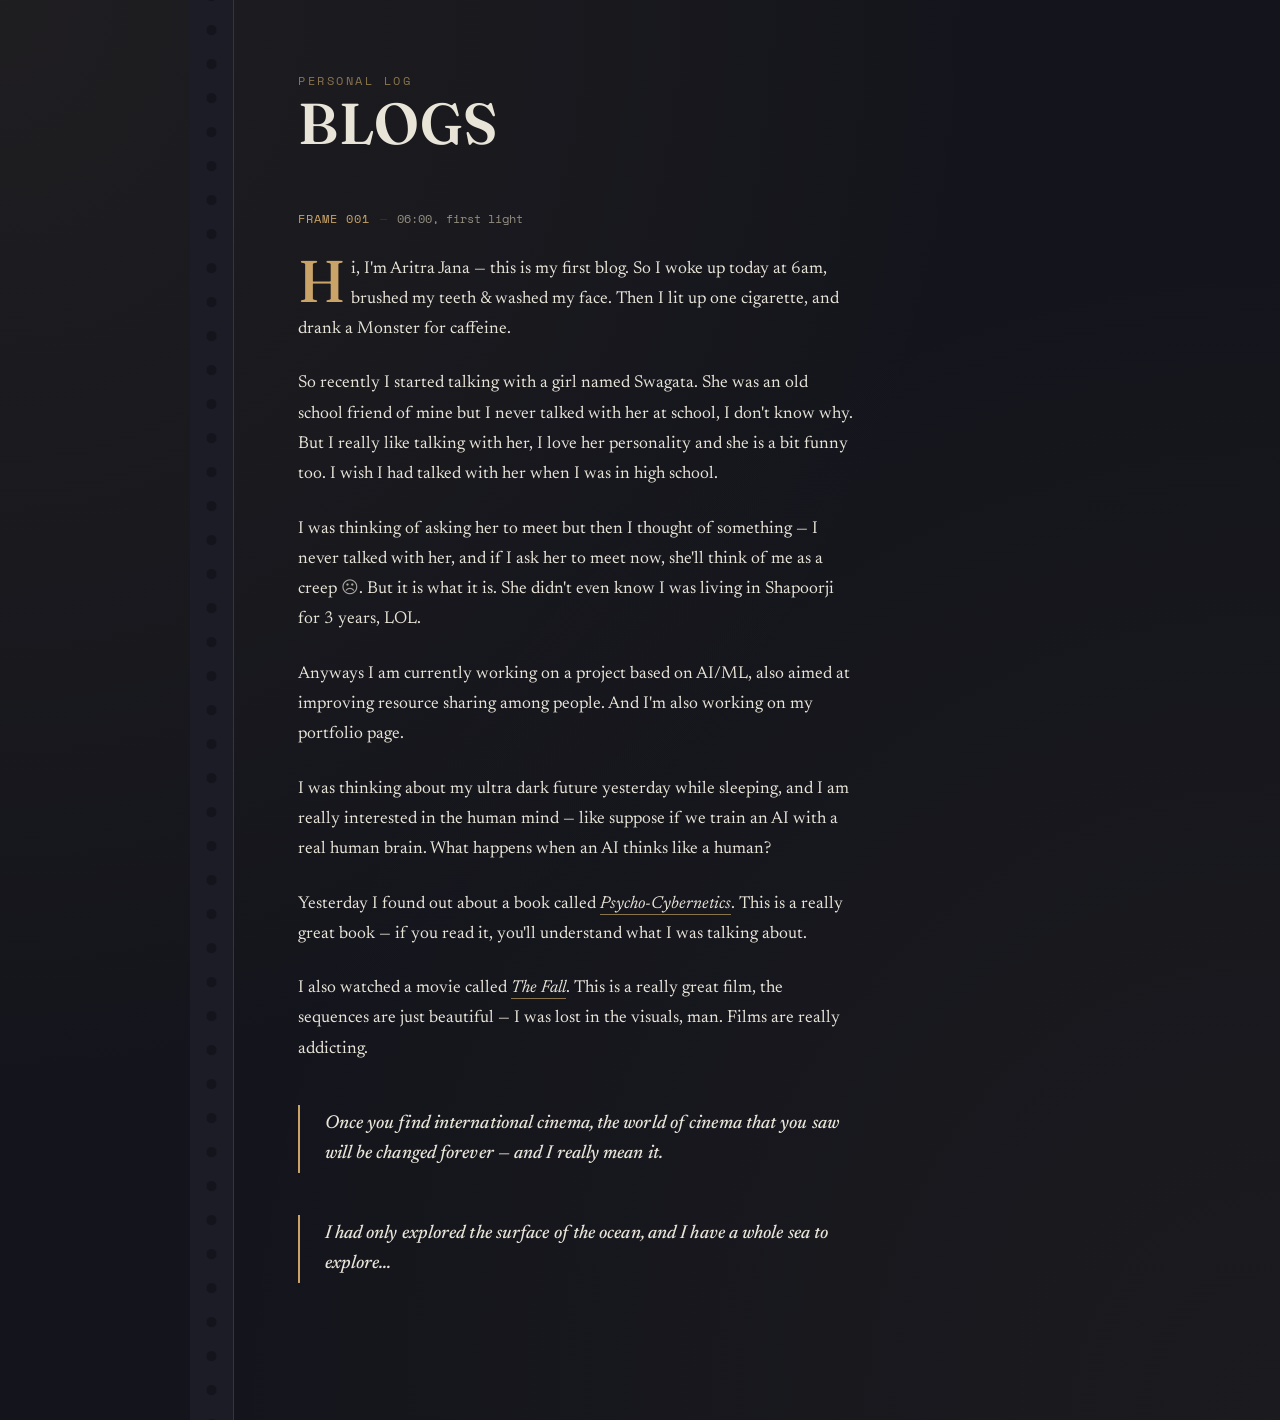
==== blogs.html @ 2b5c3a5f "Starting New" ====
<!DOCTYPE html>
<html lang="en">
<head>
    <meta charset="UTF-8">
    <meta name="viewport" content="width=device-width, initial-scale=1.0">
    <title>Blogs — Aritra Jana</title>
    <link rel="preconnect" href="https://fonts.googleapis.com">
    <link rel="preconnect" href="https://fonts.gstatic.com" crossorigin>
    <link href="https://fonts.googleapis.com/css2?family=Fraunces:opsz,wght@9..144,300;9..144,500;9..144,600&family=Newsreader:ital,wght@0,400;0,500;1,400;1,500&family=Space+Mono:wght@400;700&display=swap" rel="stylesheet">
    <link rel="stylesheet" href="bl.css">
</head>
<body>

    <section id="blogs_entity">

        <div class="reel" aria-hidden="true"></div>

        <div id="blog_body">

            <header class="blog-header">
                <p class="eyebrow">Personal log</p>
                <h3>BLOGS</h3>
            </header>

            <ol class="entries">
                <li>
                    <article class="entry" id="blog_1">

                        <div class="entry-meta">
                            <span class="frame">FRAME 001</span>
                            <span class="divider" aria-hidden="true">—</span>
                            <span class="timestamp">06:00, first light</span>
                        </div>

                        <p class="drop">Hi, I'm Aritra Jana — this is my first blog. So I woke up today at 6am, brushed my teeth &amp; washed my face. Then I lit up one cigarette, and drank a Monster for caffeine.</p>

                        <p>So recently I started talking with a girl named Swagata. She was an old school friend of mine but I never talked with her at school, I don't know why. But I really like talking with her, I love her personality and she is a bit funny too. I wish I had talked with her when I was in high school.</p>

                        <p>I was thinking of asking her to meet but then I thought of something — I never talked with her, and if I ask her to meet now, she'll think of me as a creep <span class="glyph">☹</span>. But it is what it is. She didn't even know I was living in Shapoorji for 3 years, LOL.</p>

                        <p>Anyways I am currently working on a project based on AI/ML, also aimed at improving resource sharing among people. And I'm also working on my portfolio page.</p>

                        <p>I was thinking about my ultra dark future yesterday while sleeping, and I am really interested in the human mind — like suppose if we train an AI with a real human brain. What happens when an AI thinks like a human?</p>

                        <p>Yesterday I found out about a book called <a href="https://www.bookswagon.com/book/psychocybernetics-updated-expanded-maxwell-maltz/9781800812925" class="cite" id="book_1">Psycho-Cybernetics</a>. This is a really great book — if you read it, you'll understand what I was talking about.</p>

                        <p>I also watched a movie called <a href="https://letterboxd.com/film/the-fall/" class="cite" id="movie_1">The Fall</a>. This is a really great film, the sequences are just beautiful — I was lost in the visuals, man. Films are really addicting.</p>

                        <blockquote class="pull">Once you find international cinema, the world of cinema that you saw will be changed forever — and I really mean it.</blockquote>

                        <blockquote class="pull">I had only explored the surface of the ocean, and I have a whole sea to explore&hellip;</blockquote>

                    </article>
                </li>
            </ol>

        </div>
    </section>

</body>
</html>
---- bl.css ----
/* ===================================================
   Tokens
=================================================== */
:root {
    --bg:        #14151c;
    --bg-raised: #1b1c26;
    --ink:       #e9e4d8;
    --ink-dim:   #948f81;
    --gold:      #c9a367;
    --gold-dim:  #8a744c;
    --rule:      rgba(233, 228, 216, 0.12);

    --display: "Fraunces", "Iowan Old Style", serif;
    --body:    "Newsreader", "Iowan Old Style", Georgia, serif;
    --mono:    "Space Mono", ui-monospace, monospace;
}

* { box-sizing: border-box; }

html { color-scheme: dark; }

body {
    margin: 0;
    background: var(--bg);
    background-image:
        radial-gradient(ellipse at top left, rgba(201, 163, 103, 0.06), transparent 55%),
        radial-gradient(ellipse at bottom right, rgba(201, 163, 103, 0.04), transparent 60%);
    color: var(--ink);
    font-family: var(--body);
    -webkit-font-smoothing: antialiased;
}

::selection {
    background: var(--gold);
    color: var(--bg);
}

a {
    color: inherit;
}

a:focus-visible,
button:focus-visible {
    outline: 2px solid var(--gold);
    outline-offset: 3px;
}

/* ===================================================
   Page frame
=================================================== */
#blogs_entity {
    display: grid;
    grid-template-columns: 44px minmax(0, 1fr);
    max-width: 900px;
    margin: 0 auto;
    min-height: 100vh;
}

/* Signature element: a filmstrip rail running the length of the entry,
   a nod to "The Fall" and to each post being one frame of a longer reel. */
.reel {
    position: relative;
    background: var(--bg-raised);
    background-image:
        radial-gradient(circle, var(--bg) 5px, transparent 5.5px);
    background-size: 44px 34px;
    background-position: center;
    border-right: 1px solid var(--rule);
}

#blog_body {
    padding: clamp(28px, 6vw, 72px) clamp(20px, 6vw, 64px) 96px;
}

/* ===================================================
   Header
=================================================== */
.blog-header {
    margin-bottom: clamp(36px, 6vw, 56px);
}

.eyebrow {
    margin: 0 0 6px;
    font-family: var(--mono);
    font-size: 0.72rem;
    letter-spacing: 0.22em;
    text-transform: uppercase;
    color: var(--gold-dim);
}

h3 {
    margin: 0;
    font-family: var(--display);
    font-optical-sizing: auto;
    font-weight: 600;
    font-size: clamp(2.4rem, 7vw, 3.6rem);
    letter-spacing: 0.01em;
    line-height: 1;
    color: var(--ink);
}

/* ===================================================
   Entry list
=================================================== */
.entries {
    list-style: none;
    margin: 0;
    padding: 0;
}

.entry {
    max-width: 62ch;
}

.entry-meta {
    display: flex;
    align-items: center;
    gap: 10px;
    margin-bottom: 26px;
    font-family: var(--mono);
    font-size: 0.78rem;
    color: var(--ink-dim);
}

.frame {
    color: var(--gold);
    letter-spacing: 0.08em;
}

.divider {
    color: var(--rule);
}

/* ===================================================
   Body copy
=================================================== */
.entry p {
    font-size: 1.08rem;
    line-height: 1.75;
    margin: 0 0 1.4em;
    color: var(--ink);
}

.entry p.drop::first-letter {
    float: left;
    font-family: var(--display);
    font-weight: 500;
    font-size: 3.4em;
    line-height: 0.85;
    padding: 0.05em 0.09em 0 0;
    color: var(--gold);
}

.glyph {
    font-style: normal;
    opacity: 0.7;
}

/* Inline citations for the book / film links: understated,
   a single warm underline rather than default blue link styling. */
.cite {
    text-decoration: none;
    font-style: italic;
    color: var(--ink);
    border-bottom: 1px solid var(--gold-dim);
    padding-bottom: 1px;
    transition: color 0.2s ease, border-color 0.2s ease;
}

.cite:hover {
    color: var(--gold);
    border-color: var(--gold);
}

/* Pull quotes for the two reflective one-liners:
   set apart like a subtitle card, not a generic blockquote. */
.pull {
    margin: 2.2em 0 2.2em 0;
    padding: 0.2em 0 0.2em 1.3em;
    border-left: 2px solid var(--gold);
    font-family: var(--body);
    font-style: italic;
    font-weight: 500;
    font-size: 1.18rem;
    line-height: 1.6;
    color: var(--ink);
    letter-spacing: 0.005em;
}

/* ===================================================
   Responsive
=================================================== */
@media (max-width: 640px) {
    #blogs_entity {
        grid-template-columns: 22px minmax(0, 1fr);
    }

    .reel {
        background-size: 22px 26px;
        background-image: radial-gradient(circle, var(--bg) 3px, transparent 3.5px);
    }

    #blog_body {
        padding: 32px 20px 72px;
    }

    .entry p.drop::first-letter {
        font-size: 2.8em;
    }
}

@media (prefers-reduced-motion: reduce) {
    * {
        transition: none !important;
    }
}
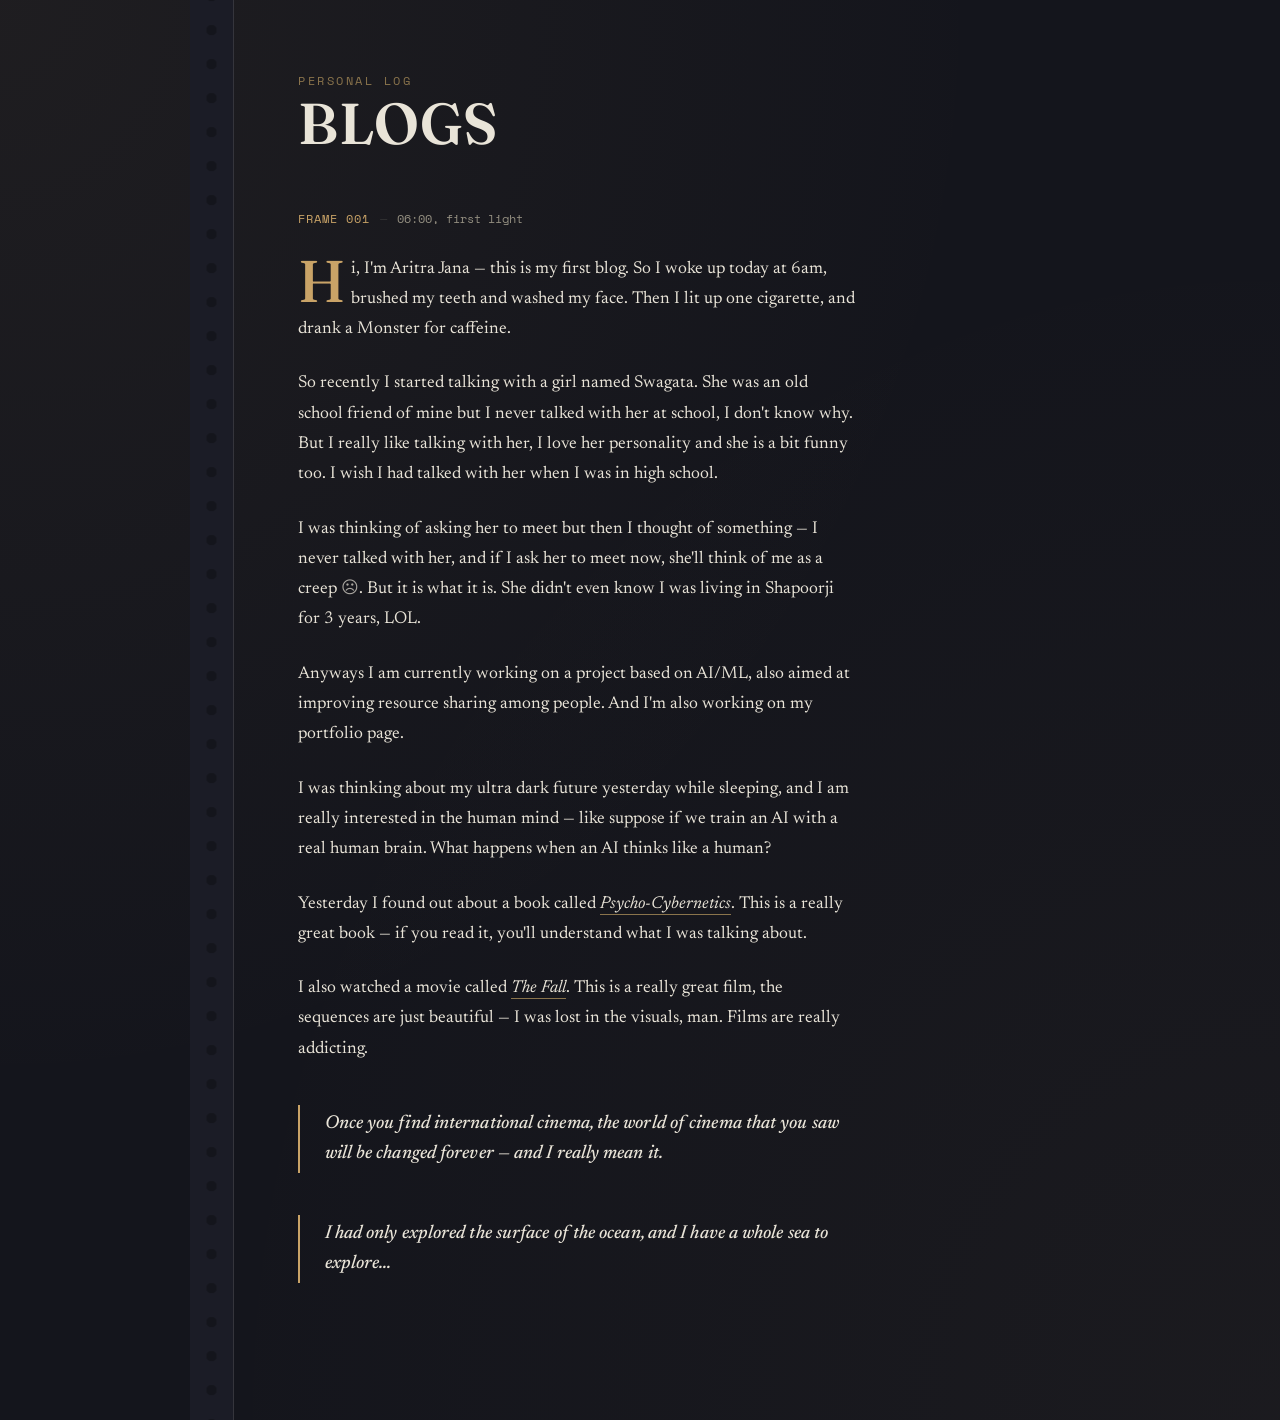
==== commit 0b404a7c: "minor changes" ====
--- a/blogs.html
+++ b/blogs.html
@@ -8,6 +8,7 @@
     <link rel="preconnect" href="https://fonts.gstatic.com" crossorigin>
     <link href="https://fonts.googleapis.com/css2?family=Fraunces:opsz,wght@9..144,300;9..144,500;9..144,600&family=Newsreader:ital,wght@0,400;0,500;1,400;1,500&family=Space+Mono:wght@400;700&display=swap" rel="stylesheet">
     <link rel="stylesheet" href="bl.css">
+    <link rel="icon" type="image/png" href="Images/noun-robotic-hand-2838656.png">
 </head>
 <body>
 
@@ -32,7 +33,7 @@
                             <span class="timestamp">06:00, first light</span>
                         </div>
 
-                        <p class="drop">Hi, I'm Aritra Jana — this is my first blog. So I woke up today at 6am, brushed my teeth &amp; washed my face. Then I lit up one cigarette, and drank a Monster for caffeine.</p>
+                        <p class="drop">Hi, I'm Aritra Jana — this is my first blog. So I woke up today at 6am, brushed my teeth and washed my face. Then I lit up one cigarette, and drank a Monster for caffeine.</p>
 
                         <p>So recently I started talking with a girl named Swagata. She was an old school friend of mine but I never talked with her at school, I don't know why. But I really like talking with her, I love her personality and she is a bit funny too. I wish I had talked with her when I was in high school.</p>
 
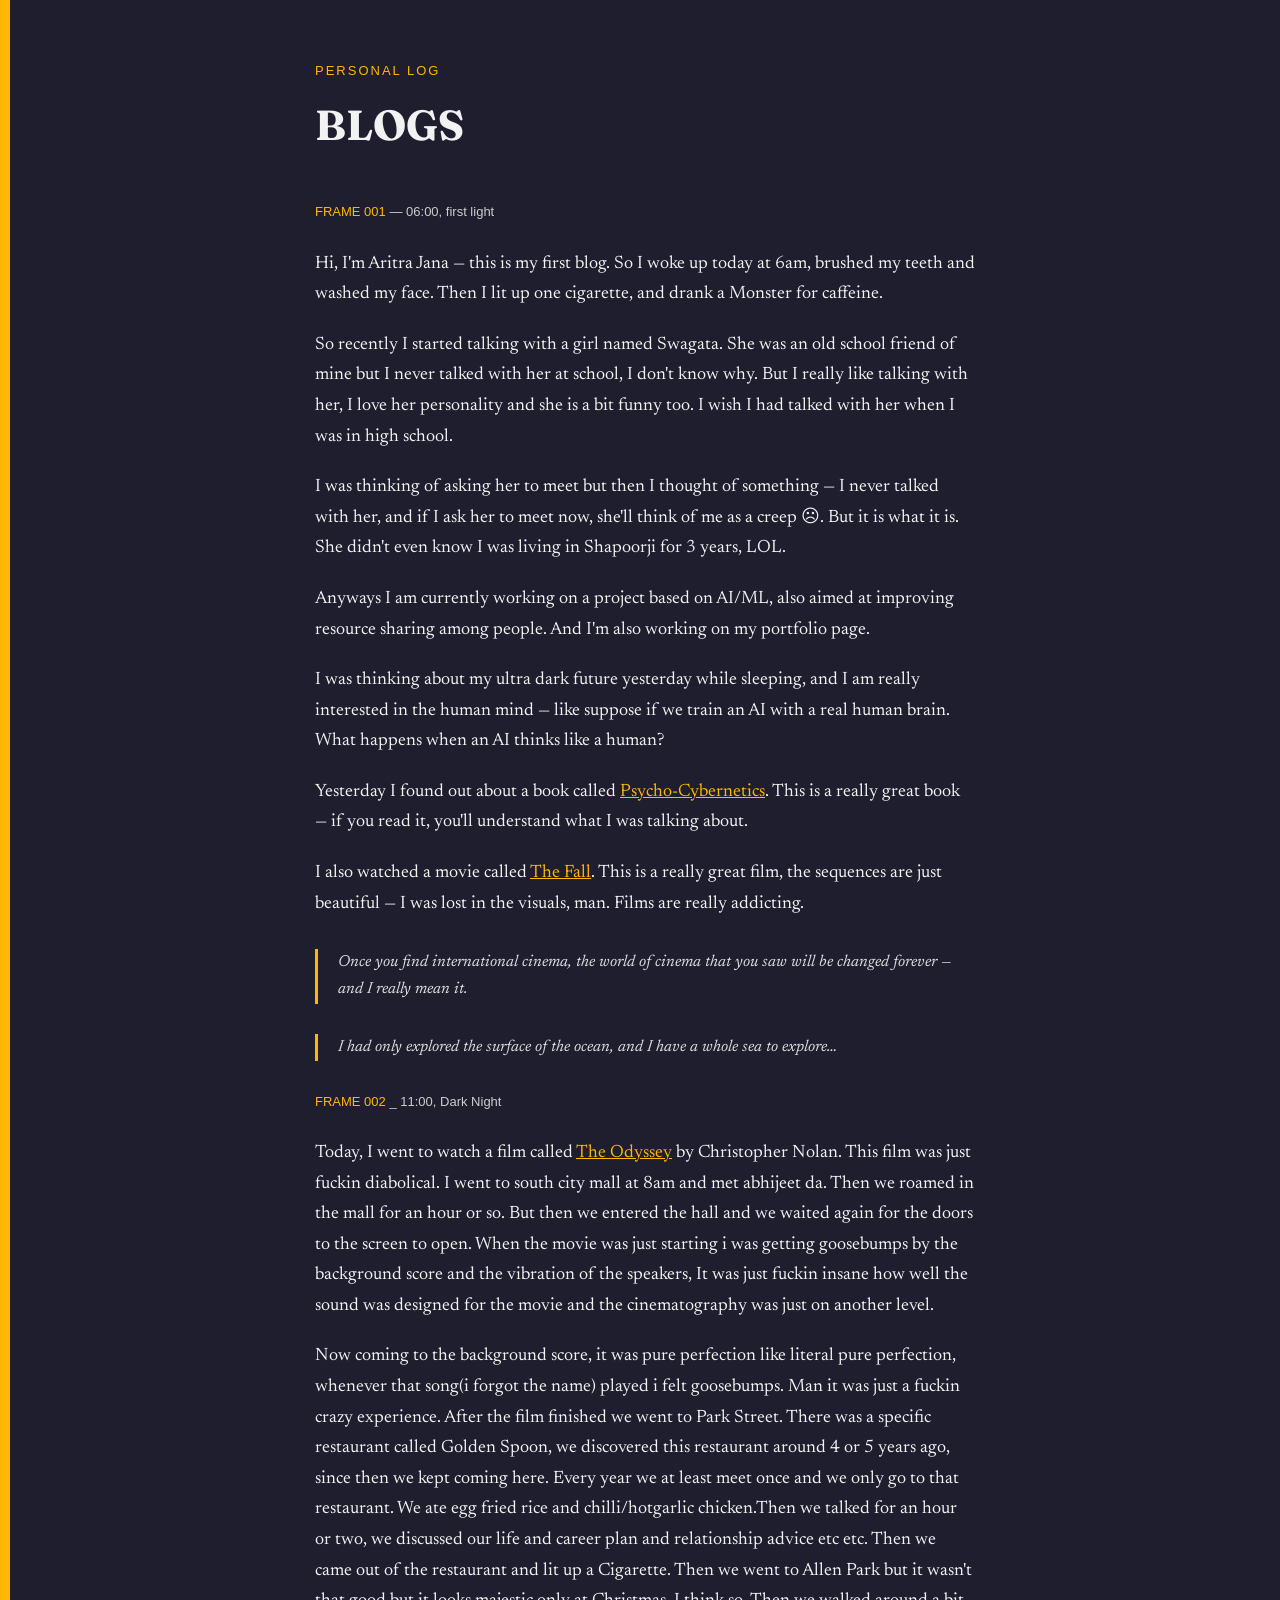
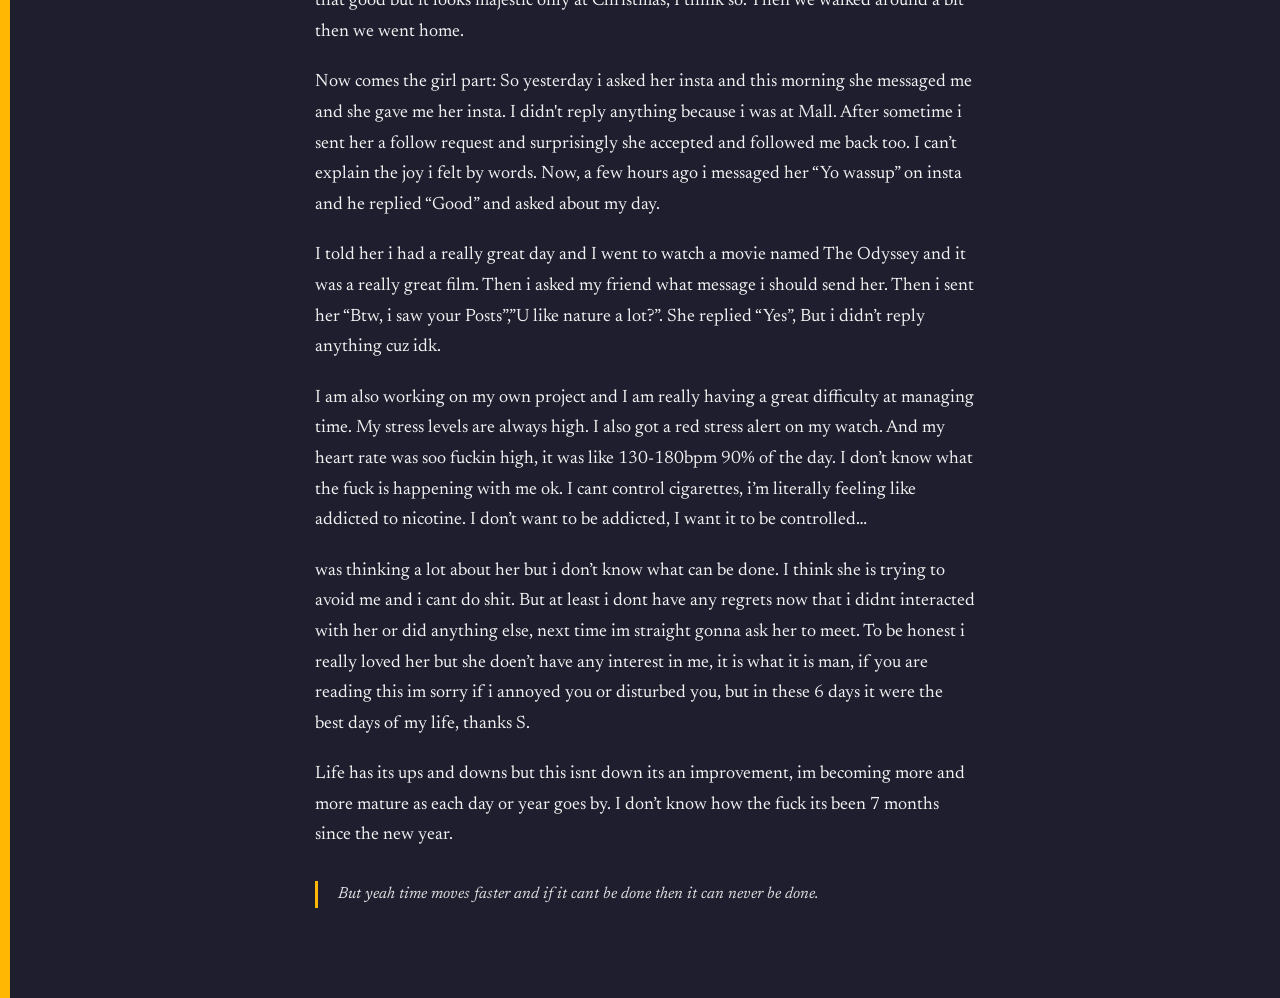
==== commit 551e0190: "Added a new blog" ====
--- a/blogs.html
+++ b/blogs.html
@@ -52,6 +52,30 @@
                         <blockquote class="pull">I had only explored the surface of the ocean, and I have a whole sea to explore&hellip;</blockquote>
 
                     </article>
+                    <article class="entry" id="blog_2">
+                        <div class="entry-meta">
+                            <span class="frame">FRAME 002</span>
+                            <span class="divider" aria-hidden="true">_</span>
+                            <span class="timestamp"> 11:00, Dark Night</span>
+                        </div>
+                        <p class="drop">Today, I went to watch a film called <a href="https://letterboxd.com/film/the-odyssey-2026/" class="cite" id="movie_2">The Odyssey</a> by Christopher Nolan. This film was just fuckin diabolical. I went to south city mall at 8am and met abhijeet da. Then we roamed in the mall for an hour or so. But then we entered the hall and we waited again for the doors to the screen to open. When the movie was just starting i was getting goosebumps by the background score and the vibration of the speakers, It was just fuckin insane how well the sound was designed for the movie and the cinematography was just on another level. </p>
+
+                        <p>Now coming to the background score, it was pure perfection like literal pure perfection, whenever that song(i forgot the name) played i felt goosebumps. Man it was just a fuckin crazy experience. After the film finished we went to Park Street. There was a specific restaurant called Golden Spoon, we discovered this restaurant around 4 or 5 years ago, since then we kept coming here. Every year we at least meet once and we only go to that restaurant. We ate egg fried rice and chilli/hotgarlic chicken.Then we talked for an hour or two, we discussed our life and career plan and relationship advice etc etc. Then we came out of the restaurant and lit up a Cigarette. Then we went to Allen Park but it wasn't that good but it looks majestic only at Christmas, I think so. Then we walked around a bit then we went home.</p>
+
+                        <p>Now comes the girl part: So yesterday i asked her insta and this morning she messaged me and she gave me her insta. I didn't reply anything because i was at Mall. After sometime i sent her a follow request and surprisingly she accepted and followed me back too. I can’t explain the joy i felt by words. Now, a few hours ago i messaged her “Yo wassup” on insta and he replied “Good” and asked about my day.</p>
+                    
+                        <p> I told her i had a really great day and I went to watch a movie named The Odyssey and it was a really great film. Then i asked my friend what message i should send her. Then i sent her “Btw, i saw your Posts”,”U like nature a lot?”. She replied “Yes”, But i didn’t reply anything cuz idk.</p>
+
+                        <p> I am also working on my own project and I am really having a great difficulty at managing time. My stress levels are always high. I also got a red stress alert on my watch. And my heart rate was soo fuckin high, it was like 130-180bpm 90% of the day. I don’t know what the fuck is happening with me ok. I cant control cigarettes, i’m literally feeling like addicted to nicotine. I don’t want to be addicted, I want it to be controlled…</p>
+
+                        <p> was thinking a lot about her but i don’t know what can be done. I think she is trying to avoid me and i cant do shit. But at least i dont have any regrets now that i didnt interacted with her or did anything else, next time im straight gonna ask her to meet. To be honest i really loved her but she doen’t have any interest in me, it is what it is man, if you are reading this im sorry if i annoyed you or disturbed you, but in these 6 days it were the best days of my life, thanks S.</p>
+
+                        <p>Life has its ups and downs but this isnt down its an improvement, im becoming more and more mature as each day or year goes by. I don’t know how the fuck its been 7 months since the new year.</p>
+
+                        <blockquote class="pull">But yeah time moves faster and if it cant be done then it can never be done.</blockquote>
+
+
+                    </article>
                 </li>
             </ol>
 
--- a/bl.css
+++ b/bl.css
@@ -1,216 +1,102 @@
-/* ===================================================
-   Tokens
-=================================================== */
-:root {
-    --bg:        #14151c;
-    --bg-raised: #1b1c26;
-    --ink:       #e9e4d8;
-    --ink-dim:   #948f81;
-    --gold:      #c9a367;
-    --gold-dim:  #8a744c;
-    --rule:      rgba(233, 228, 216, 0.12);
-
-    --display: "Fraunces", "Iowan Old Style", serif;
-    --body:    "Newsreader", "Iowan Old Style", Georgia, serif;
-    --mono:    "Space Mono", ui-monospace, monospace;
+/* reset default spacing */
+* {
+    margin: 0;
+    padding: 0;
+    box-sizing: border-box;
 }
 
-* { box-sizing: border-box; }
-
-html { color-scheme: dark; }
-
 body {
-    margin: 0;
-    background: var(--bg);
-    background-image:
-        radial-gradient(ellipse at top left, rgba(201, 163, 103, 0.06), transparent 55%),
-        radial-gradient(ellipse at bottom right, rgba(201, 163, 103, 0.04), transparent 60%);
-    color: var(--ink);
-    font-family: var(--body);
-    -webkit-font-smoothing: antialiased;
+    font-family: 'Newsreader', Georgia, serif;
+    background-color: #1e1e2f;
+    color: #f2f2f2;
+    line-height: 1.7;
 }
 
-::selection {
-    background: var(--gold);
-    color: var(--bg);
+/* main container for the whole page */
+#blogs_entity {
+    display: flex;
 }
 
-a {
-    color: inherit;
-}
-
-a:focus-visible,
-button:focus-visible {
-    outline: 2px solid var(--gold);
-    outline-offset: 3px;
-}
-
-/* ===================================================
-   Page frame
-=================================================== */
-#blogs_entity {
-    display: grid;
-    grid-template-columns: 44px minmax(0, 1fr);
-    max-width: 900px;
-    margin: 0 auto;
+/* the coloured strip on the left, just a simple accent bar */
+.reel {
+    width: 10px;
+    background-color: #ffb703;
     min-height: 100vh;
 }
 
-/* Signature element: a filmstrip rail running the length of the entry,
-   a nod to "The Fall" and to each post being one frame of a longer reel. */
-.reel {
-    position: relative;
-    background: var(--bg-raised);
-    background-image:
-        radial-gradient(circle, var(--bg) 5px, transparent 5.5px);
-    background-size: 44px 34px;
-    background-position: center;
-    border-right: 1px solid var(--rule);
+#blog_body {
+    max-width: 700px;
+    margin: 0 auto;
+    padding: 60px 20px;
 }
 
-#blog_body {
-    padding: clamp(28px, 6vw, 72px) clamp(20px, 6vw, 64px) 96px;
-}
-
-/* ===================================================
-   Header
-=================================================== */
+/* ---------- header ---------- */
 .blog-header {
-    margin-bottom: clamp(36px, 6vw, 56px);
+    margin-bottom: 40px;
 }
 
 .eyebrow {
-    margin: 0 0 6px;
-    font-family: var(--mono);
-    font-size: 0.72rem;
-    letter-spacing: 0.22em;
+    font-family: Arial, sans-serif;
+    font-size: 13px;
+    letter-spacing: 2px;
     text-transform: uppercase;
-    color: var(--gold-dim);
+    color: #ffb703;
+    margin-bottom: 8px;
 }
 
-h3 {
-    margin: 0;
-    font-family: var(--display);
-    font-optical-sizing: auto;
-    font-weight: 600;
-    font-size: clamp(2.4rem, 7vw, 3.6rem);
-    letter-spacing: 0.01em;
-    line-height: 1;
-    color: var(--ink);
+.blog-header h3 {
+    font-family: 'Fraunces', Georgia, serif;
+    font-size: 42px;
 }
 
-/* ===================================================
-   Entry list
-=================================================== */
+/* ---------- entry meta (frame number + time) ---------- */
 .entries {
     list-style: none;
-    margin: 0;
-    padding: 0;
-}
-
-.entry {
-    max-width: 62ch;
 }
 
 .entry-meta {
-    display: flex;
-    align-items: center;
-    gap: 10px;
-    margin-bottom: 26px;
-    font-family: var(--mono);
-    font-size: 0.78rem;
-    color: var(--ink-dim);
+    font-family: Arial, sans-serif;
+    font-size: 13px;
+    color: #cccccc;
+    margin-bottom: 25px;
 }
 
 .frame {
-    color: var(--gold);
-    letter-spacing: 0.08em;
+    color: #ffb703;
 }
 
-.divider {
-    color: var(--rule);
+/* ---------- body text ---------- */
+.entry p {
+    font-size: 18px;
+    margin-bottom: 20px;
 }
 
-/* ===================================================
-   Body copy
-=================================================== */
-.entry p {
-    font-size: 1.08rem;
-    line-height: 1.75;
-    margin: 0 0 1.4em;
-    color: var(--ink);
-}
-
-.entry p.drop::first-letter {
-    float: left;
-    font-family: var(--display);
-    font-weight: 500;
-    font-size: 3.4em;
-    line-height: 0.85;
-    padding: 0.05em 0.09em 0 0;
-    color: var(--gold);
-}
-
-.glyph {
-    font-style: normal;
-    opacity: 0.7;
-}
-
-/* Inline citations for the book / film links: understated,
-   a single warm underline rather than default blue link styling. */
+/* ---------- links to the book and movie ---------- */
 .cite {
-    text-decoration: none;
-    font-style: italic;
-    color: var(--ink);
-    border-bottom: 1px solid var(--gold-dim);
-    padding-bottom: 1px;
-    transition: color 0.2s ease, border-color 0.2s ease;
+    color: #ffb703;
+    text-decoration: underline;
 }
 
 .cite:hover {
-    color: var(--gold);
-    border-color: var(--gold);
+    color: #ffcd39;
 }
 
-/* Pull quotes for the two reflective one-liners:
-   set apart like a subtitle card, not a generic blockquote. */
+/* ---------- pull quotes ---------- */
 .pull {
-    margin: 2.2em 0 2.2em 0;
-    padding: 0.2em 0 0.2em 1.3em;
-    border-left: 2px solid var(--gold);
-    font-family: var(--body);
+    border-left: 3px solid #ffb703;
+    padding-left: 20px;
+    margin: 30px 0;
     font-style: italic;
-    font-weight: 500;
-    font-size: 1.18rem;
-    line-height: 1.6;
-    color: var(--ink);
-    letter-spacing: 0.005em;
+    color: #dddddd;
 }
 
-/* ===================================================
-   Responsive
-=================================================== */
-@media (max-width: 640px) {
-    #blogs_entity {
-        grid-template-columns: 22px minmax(0, 1fr);
+/* smaller screens: shrink the accent bar a bit */
+@media (max-width: 600px) {
+    .reel {
+        width: 6px;
     }
 
-    .reel {
-        background-size: 22px 26px;
-        background-image: radial-gradient(circle, var(--bg) 3px, transparent 3.5px);
-    }
-
-    #blog_body {
-        padding: 32px 20px 72px;
-    }
-
-    .entry p.drop::first-letter {
-        font-size: 2.8em;
-    }
-}
-
-@media (prefers-reduced-motion: reduce) {
-    * {
-        transition: none !important;
+    .blog-header h3 {
+        font-size: 32px;
     }
 }
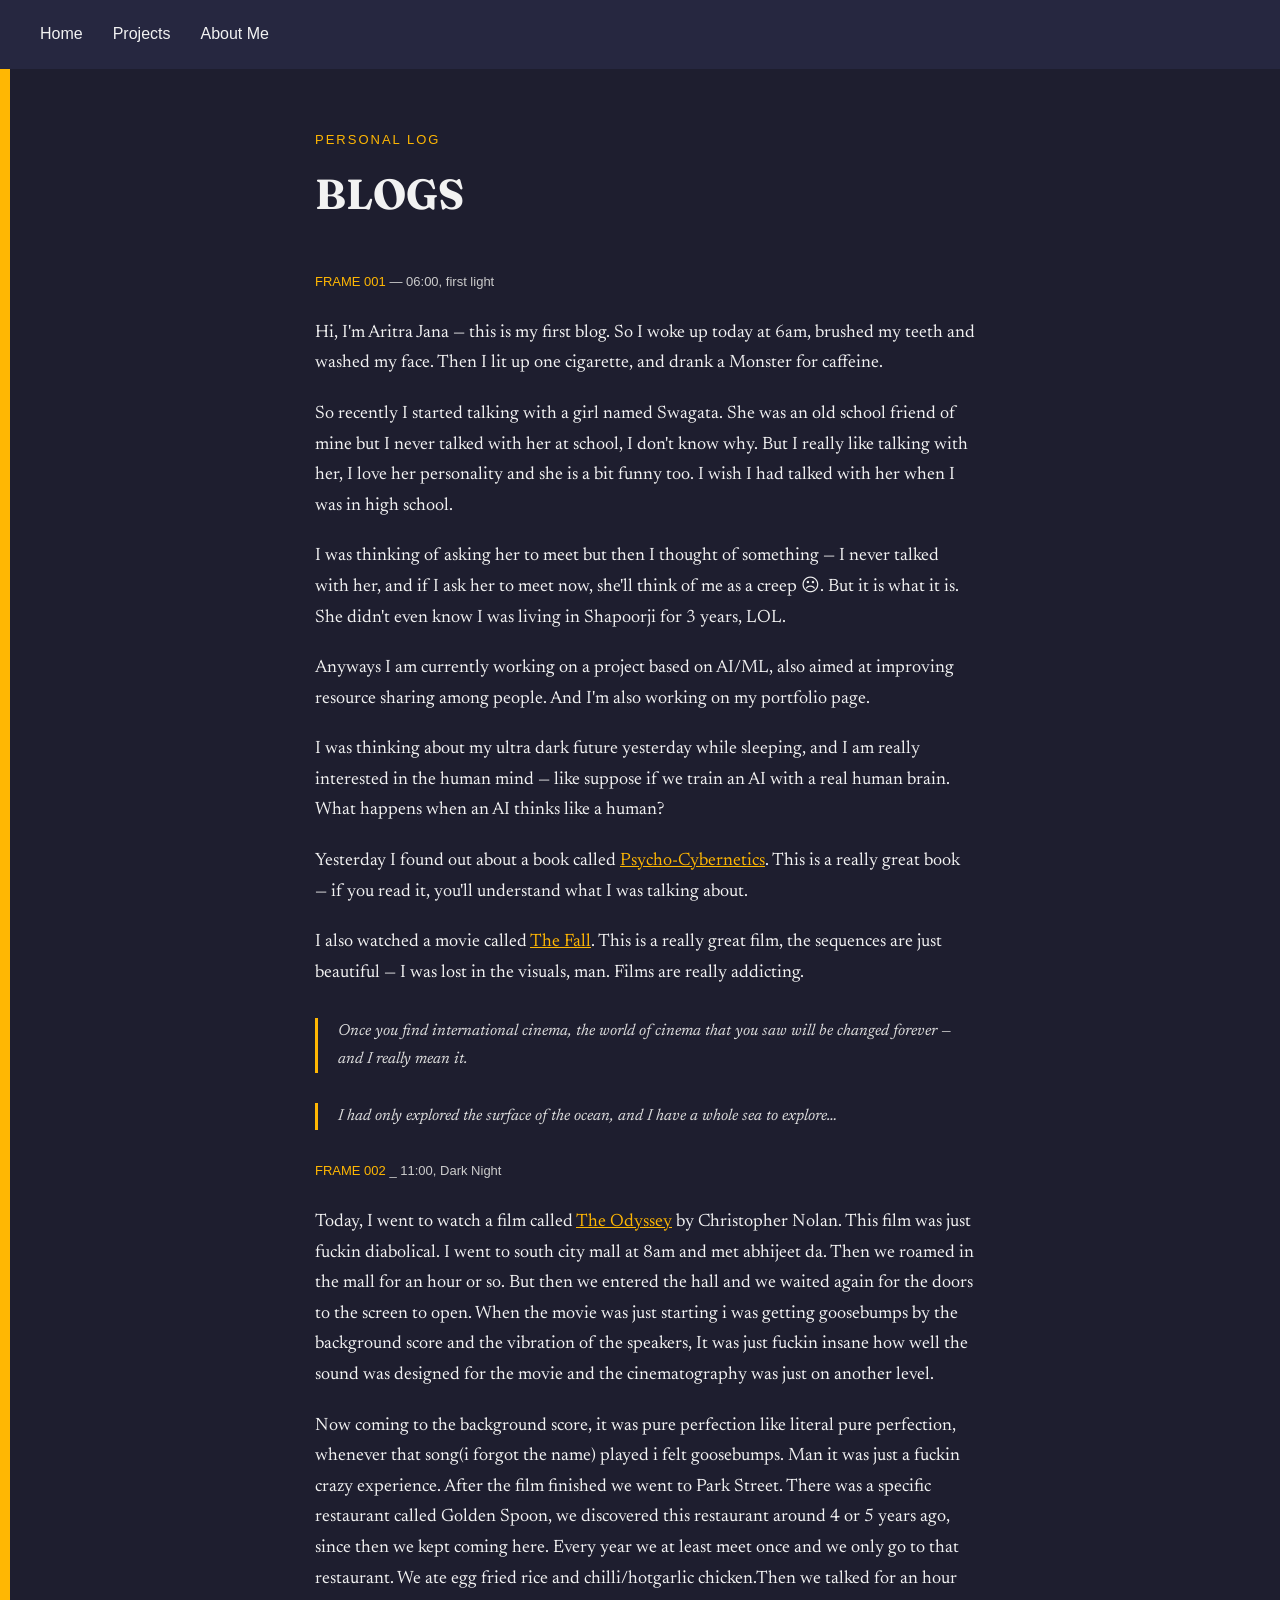
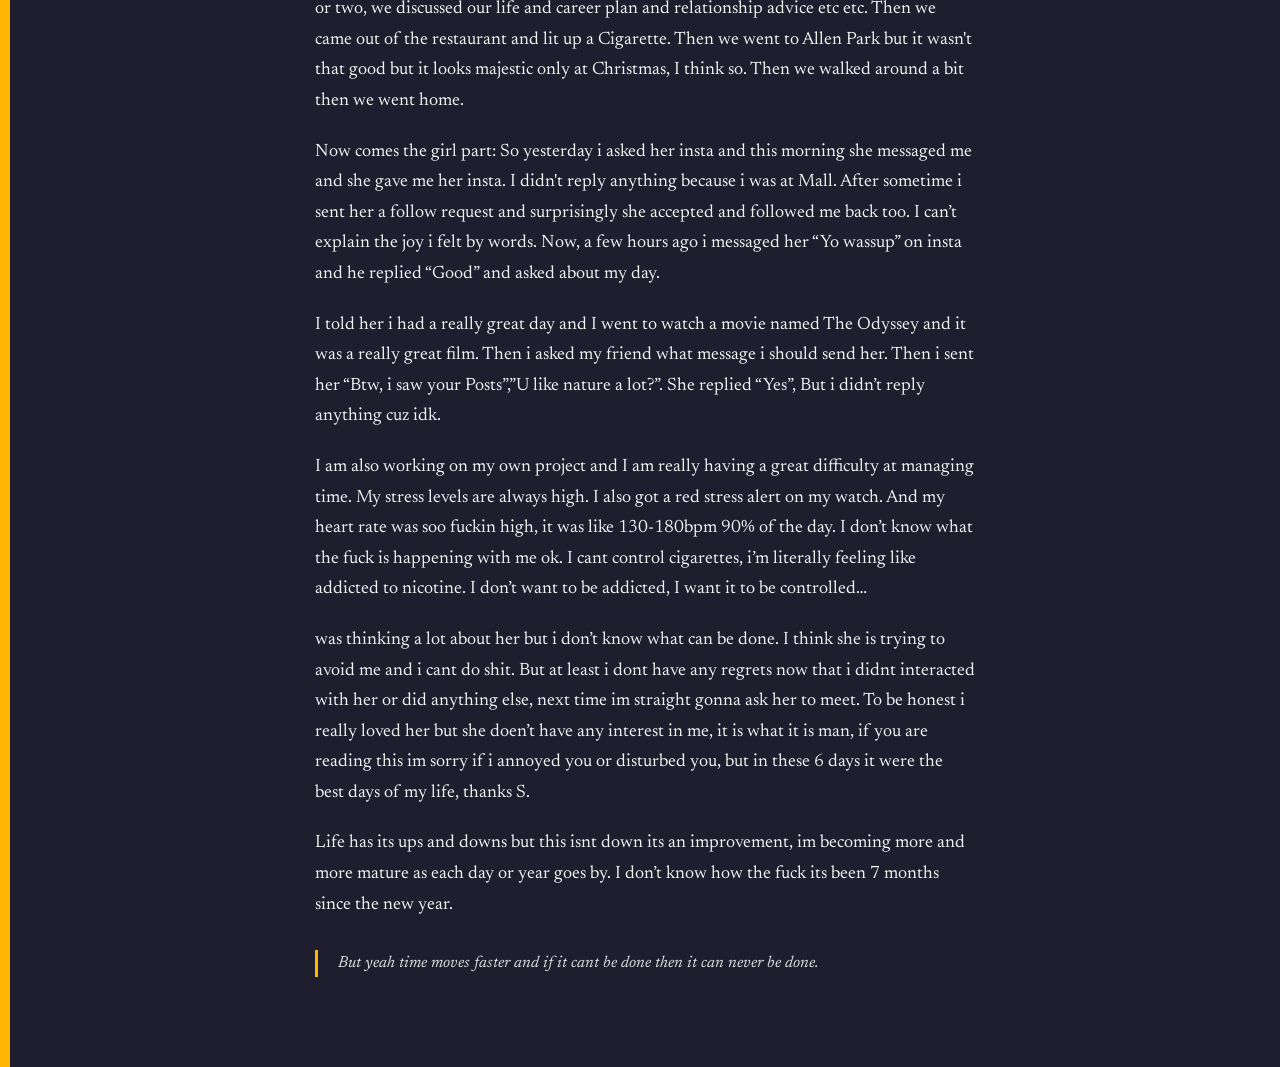
==== commit 72e01242: "Added ABOUT ME PAGE" ====
--- a/blogs.html
+++ b/blogs.html
@@ -11,6 +11,13 @@
     <link rel="icon" type="image/png" href="Images/noun-robotic-hand-2838656.png">
 </head>
 <body>
+    <div class="navbar">
+        <ul class="nav-links">
+            <li><a href="index.html">Home</a></li>
+            <li><a href="#Projects">Projects</a></li>
+            <li><a href="about.html">About Me</a></li>
+        </ul>
+    </div>
 
     <section id="blogs_entity">
 
--- a/bl.css
+++ b/bl.css
@@ -99,4 +99,36 @@
     .blog-header h3 {
         font-size: 32px;
     }
+}
+/*This section is only fo the navbar*/
+.navbar {
+    display: flex;
+    justify-content: space-between;
+    align-items: center;
+    background-color: #262740;
+    padding: 20px 40px;
+}
+
+.nav-links{
+    display: flex;
+    list-style: none;
+    gap: 30px;
+}
+
+.nav-links a {
+    color: #f2f2f2;
+    text-decoration: none;
+    font-size: 16px;
+    font-family: Impact, Haettenschweiler, 'Arial Narrow Bold', sans-serif;
+
+}
+
+.nav-links a:hover {
+    color: #ffb703;
+}
+
+.nav-links a {
+    color: #f2f2f2;
+    text-decoration: none;
+    font-size: 16px;
 }
